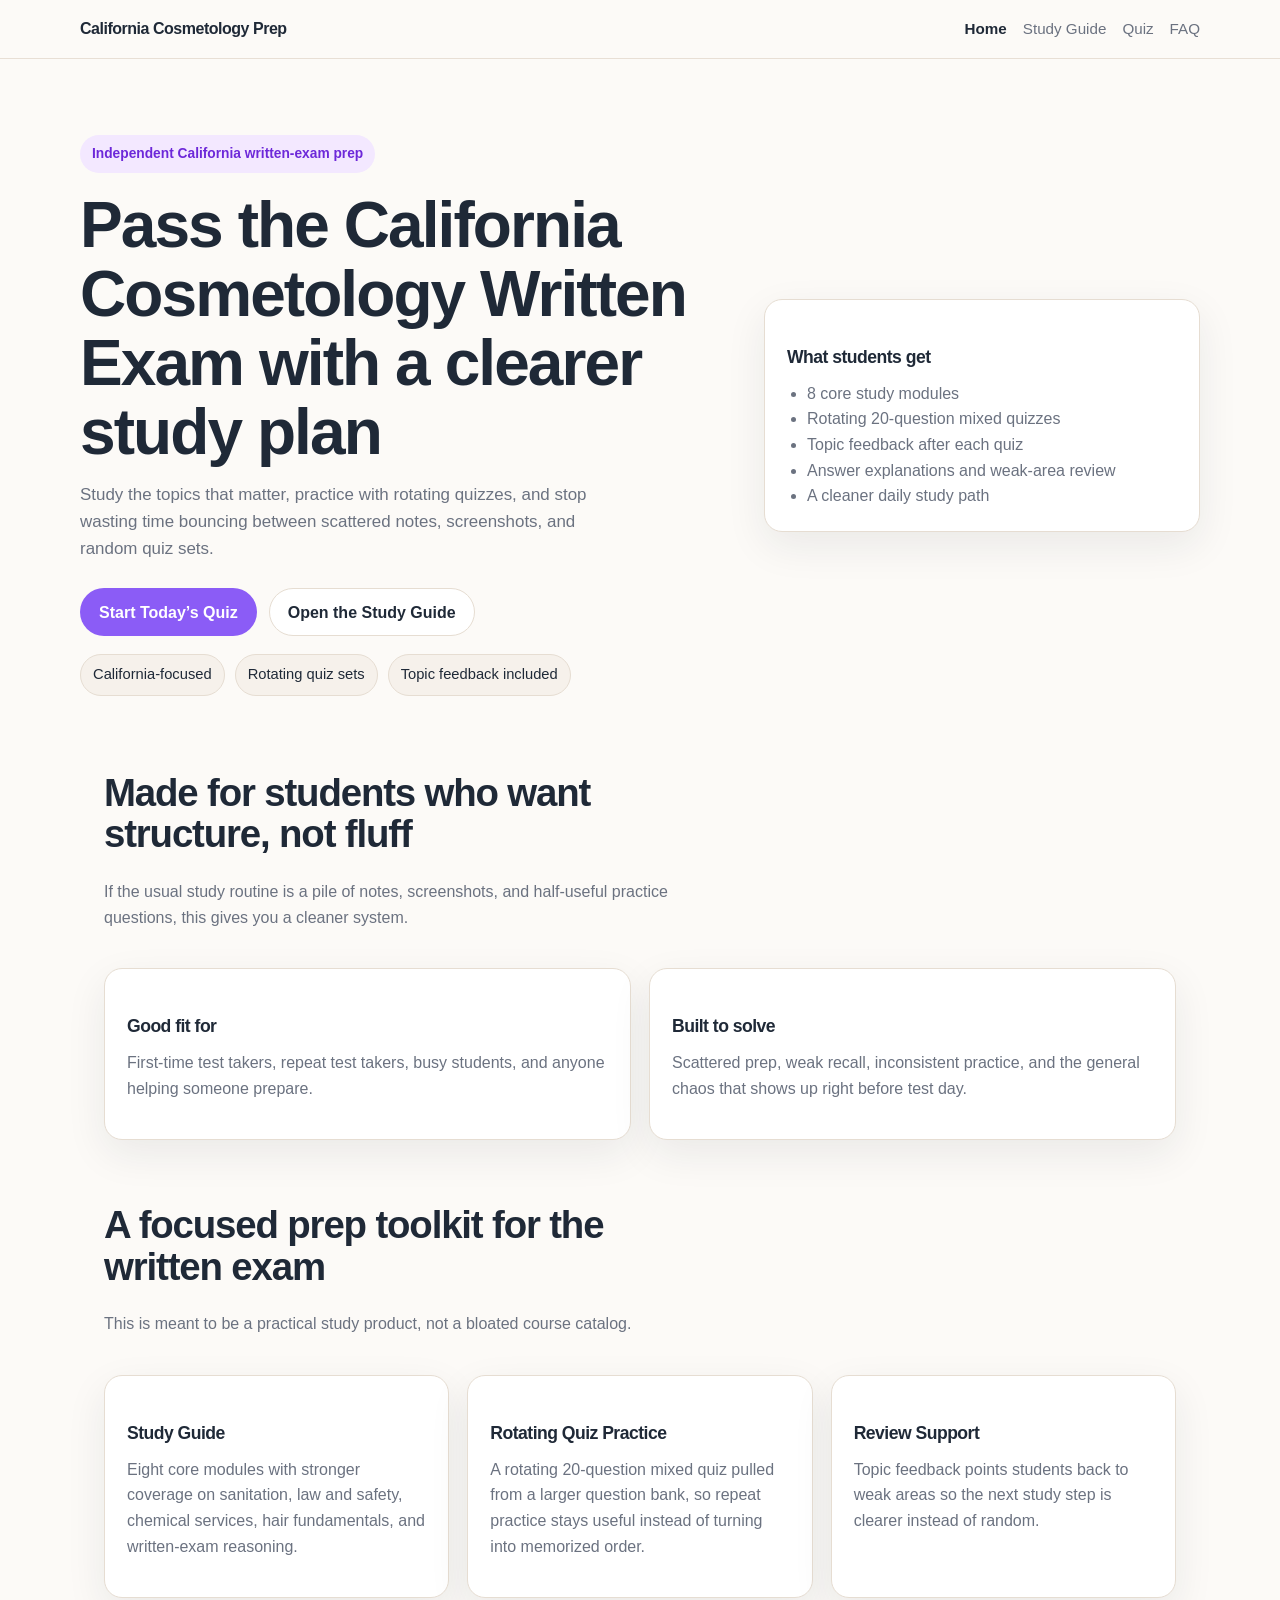
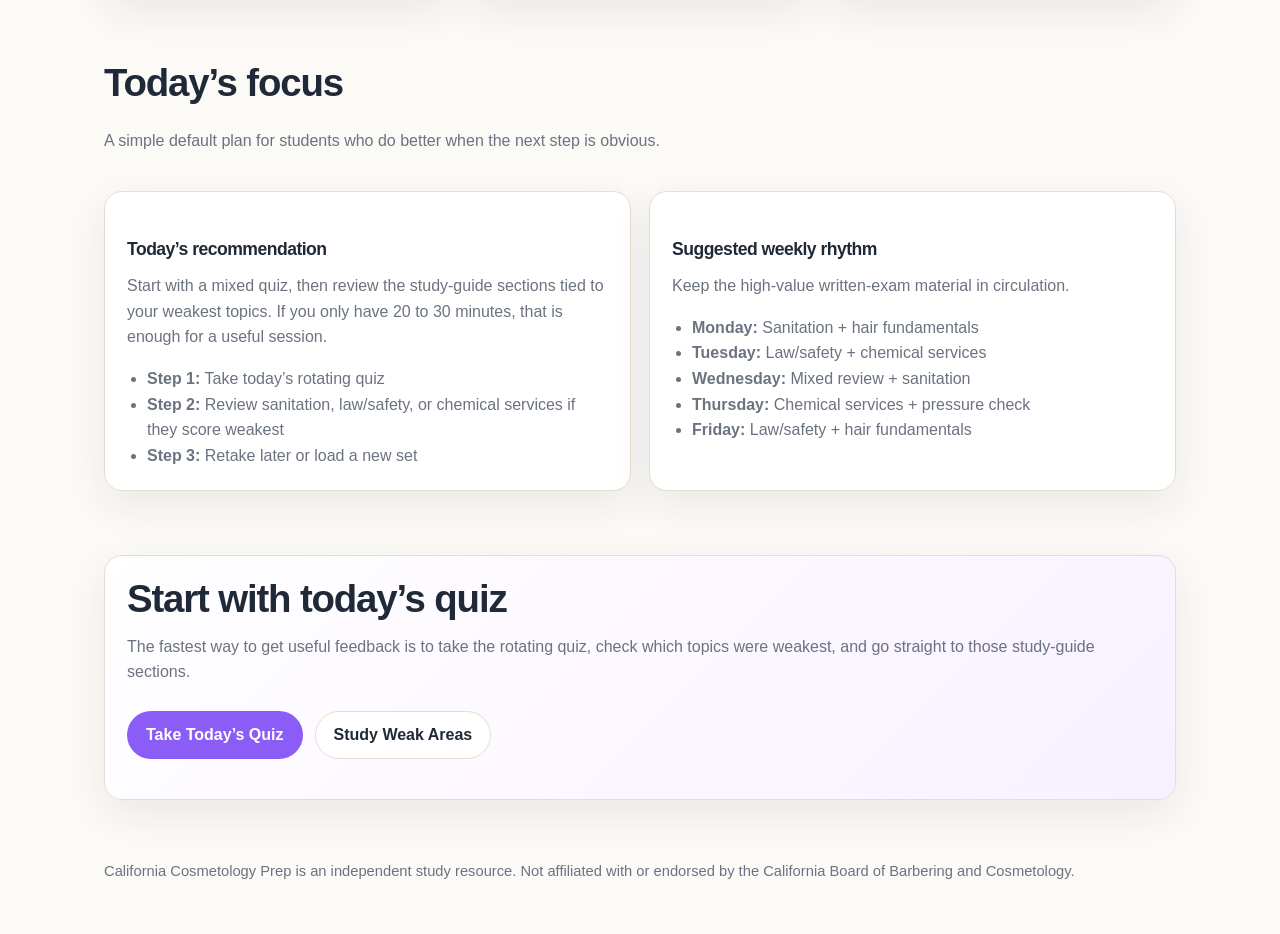
==== docs/index.html @ fba88202 "Rename site/ to docs/ for GitHub Pages deployment Co-Authored-By: Claude Sonnet 4.6 <noreply@anthrop" ====
<!doctype html>
<html lang="en">
<head>
  <meta charset="UTF-8" />
  <meta name="viewport" content="width=device-width, initial-scale=1.0" />
  <title>California Cosmetology Prep</title>
  <meta name="description" content="Independent California cosmetology written exam prep with study modules, rotating practice quizzes, topic feedback, and mock-exam style review." />
  <link rel="stylesheet" href="styles.css" />
</head>
<body>
  <header class="topbar">
    <div class="wrap topbar-inner">
      <a class="brand" href="index.html">California Cosmetology Prep</a>
      <nav class="nav" aria-label="Main navigation">
        <a class="active" href="index.html">Home</a>
        <a href="study-guide.html">Study Guide</a>
        <a href="quiz.html">Quiz</a>
        <a href="faq.html">FAQ</a>
      </nav>
    </div>
  </header>

  <main>
    <section class="wrap hero">
      <div class="hero-copy">
        <div class="eyebrow">Independent California written-exam prep</div>
        <h1>Pass the California Cosmetology Written Exam with a clearer study plan</h1>
        <p>Study the topics that matter, practice with rotating quizzes, and stop wasting time bouncing between scattered notes, screenshots, and random quiz sets.</p>
        <div class="actions">
          <a class="button button-primary" href="quiz.html">Start Today’s Quiz</a>
          <a class="button button-secondary" href="study-guide.html">Open the Study Guide</a>
        </div>
        <div class="meta-strip">
          <span class="pill">California-focused</span>
          <span class="pill">Rotating quiz sets</span>
          <span class="pill">Topic feedback included</span>
        </div>
      </div>
      <aside class="hero-card">
        <h3>What students get</h3>
        <ul>
          <li>8 core study modules</li>
          <li>Rotating 20-question mixed quizzes</li>
          <li>Topic feedback after each quiz</li>
          <li>Answer explanations and weak-area review</li>
          <li>A cleaner daily study path</li>
        </ul>
      </aside>
    </section>

    <section>
      <div class="wrap">
        <div class="section-head">
          <h2>Made for students who want structure, not fluff</h2>
          <p>If the usual study routine is a pile of notes, screenshots, and half-useful practice questions, this gives you a cleaner system.</p>
        </div>
        <div class="grid-2">
          <div class="card">
            <h3>Good fit for</h3>
            <p>First-time test takers, repeat test takers, busy students, and anyone helping someone prepare.</p>
          </div>
          <div class="card">
            <h3>Built to solve</h3>
            <p>Scattered prep, weak recall, inconsistent practice, and the general chaos that shows up right before test day.</p>
          </div>
        </div>
      </div>
    </section>

    <section>
      <div class="wrap">
        <div class="section-head">
          <h2>A focused prep toolkit for the written exam</h2>
          <p>This is meant to be a practical study product, not a bloated course catalog.</p>
        </div>
        <div class="grid-3">
          <div class="card">
            <h3>Study Guide</h3>
            <p>Eight core modules with stronger coverage on sanitation, law and safety, chemical services, hair fundamentals, and written-exam reasoning.</p>
          </div>
          <div class="card">
            <h3>Rotating Quiz Practice</h3>
            <p>A rotating 20-question mixed quiz pulled from a larger question bank, so repeat practice stays useful instead of turning into memorized order.</p>
          </div>
          <div class="card">
            <h3>Review Support</h3>
            <p>Topic feedback points students back to weak areas so the next study step is clearer instead of random.</p>
          </div>
        </div>
      </div>
    </section>

    <section>
      <div class="wrap">
        <div class="section-head">
          <h2>Today’s focus</h2>
          <p>A simple default plan for students who do better when the next step is obvious.</p>
        </div>
        <div class="grid-2">
          <div class="card">
            <h3>Today’s recommendation</h3>
            <p>Start with a mixed quiz, then review the study-guide sections tied to your weakest topics. If you only have 20 to 30 minutes, that is enough for a useful session.</p>
            <ul class="list">
              <li><strong>Step 1:</strong> Take today’s rotating quiz</li>
              <li><strong>Step 2:</strong> Review sanitation, law/safety, or chemical services if they score weakest</li>
              <li><strong>Step 3:</strong> Retake later or load a new set</li>
            </ul>
          </div>
          <div class="card">
            <h3>Suggested weekly rhythm</h3>
            <p>Keep the high-value written-exam material in circulation.</p>
            <ul class="list">
              <li><strong>Monday:</strong> Sanitation + hair fundamentals</li>
              <li><strong>Tuesday:</strong> Law/safety + chemical services</li>
              <li><strong>Wednesday:</strong> Mixed review + sanitation</li>
              <li><strong>Thursday:</strong> Chemical services + pressure check</li>
              <li><strong>Friday:</strong> Law/safety + hair fundamentals</li>
            </ul>
          </div>
        </div>
      </div>
    </section>

    <section>
      <div class="wrap">
        <div class="cta-panel">
          <h2>Start with today’s quiz</h2>
          <p>The fastest way to get useful feedback is to take the rotating quiz, check which topics were weakest, and go straight to those study-guide sections.</p>
          <div class="actions">
            <a class="button button-primary" href="quiz.html">Take Today’s Quiz</a>
            <a class="button button-secondary" href="study-guide.html">Study Weak Areas</a>
          </div>
        </div>
      </div>
    </section>
  </main>

  <footer>
    <div class="wrap">California Cosmetology Prep is an independent study resource. Not affiliated with or endorsed by the California Board of Barbering and Cosmetology.</div>
  </footer>
</body>
</html>
---- docs/styles.css ----
:root {
  --bg: #fcfaf7;
  --surface: #ffffff;
  --surface-soft: #f6f1eb;
  --ink: #1f2937;
  --muted: #6b7280;
  --line: #e6ddd2;
  --primary: #8b5cf6;
  --primary-dark: #6d28d9;
  --accent: #b45309;
  --shadow: 0 14px 40px rgba(31, 41, 55, 0.08);
  --radius: 18px;
  --max: 1120px;
}

* { box-sizing: border-box; }
html { scroll-behavior: smooth; }
body {
  margin: 0;
  font-family: Inter, -apple-system, BlinkMacSystemFont, "Segoe UI", sans-serif;
  background: var(--bg);
  color: var(--ink);
  line-height: 1.6;
}

a { color: inherit; }

.wrap {
  max-width: var(--max);
  margin: 0 auto;
  padding: 0 24px;
}

.topbar {
  position: sticky;
  top: 0;
  z-index: 20;
  background: rgba(252, 250, 247, 0.92);
  backdrop-filter: blur(10px);
  border-bottom: 1px solid rgba(230, 221, 210, 0.9);
}

.topbar-inner {
  display: flex;
  align-items: center;
  justify-content: space-between;
  gap: 18px;
  padding: 16px 0;
  flex-wrap: wrap;
}

.brand {
  font-weight: 800;
  letter-spacing: -0.03em;
  font-size: 1rem;
  text-decoration: none;
}

.nav {
  display: flex;
  gap: 16px;
  flex-wrap: wrap;
  color: var(--muted);
  font-size: 0.95rem;
}

.nav a {
  text-decoration: none;
}

.nav a.active {
  color: var(--ink);
  font-weight: 700;
}

.hero {
  padding: 76px 0 44px;
  display: grid;
  grid-template-columns: 1.2fr 0.8fr;
  gap: 30px;
  align-items: center;
}

.hero-simple {
  padding: 68px 0 28px;
}

.eyebrow {
  display: inline-flex;
  align-items: center;
  gap: 8px;
  padding: 8px 12px;
  border-radius: 999px;
  background: #f3e8ff;
  color: var(--primary-dark);
  font-weight: 700;
  font-size: 0.86rem;
  margin-bottom: 18px;
}

h1, h2, h3 {
  margin: 0 0 14px;
  line-height: 1.08;
  letter-spacing: -0.03em;
}

h1 {
  font-size: clamp(2.4rem, 5vw, 4.2rem);
}

h2 {
  font-size: clamp(1.8rem, 3vw, 2.6rem);
}

h3 {
  font-size: 1.1rem;
  margin-top: 26px;
}

p, li {
  color: var(--muted);
}

p { margin: 0 0 16px; }

.hero-copy p,
.lead {
  max-width: 58ch;
  font-size: 1.06rem;
}

.card,
.hero-card,
.faq-item,
.path-step,
.mode,
.topic-list,
.cta-panel,
.module,
.question,
.notice {
  background: var(--surface);
  border: 1px solid var(--line);
  border-radius: var(--radius);
  box-shadow: var(--shadow);
}

.card,
.hero-card,
.faq-item,
.path-step,
.mode,
.topic-list,
.cta-panel,
.module,
.question,
.notice {
  padding: 22px;
}

.module h2,
.module h3 {
  scroll-margin-top: 90px;
}

.module ul + h3,
.module p + h3 {
  margin-top: 24px;
}

.hero-card ul,
.topic-list ol,
.list {
  margin: 0;
  padding-left: 20px;
}

.actions {
  display: flex;
  flex-wrap: wrap;
  gap: 12px;
  margin: 26px 0 18px;
}

.button {
  display: inline-flex;
  align-items: center;
  justify-content: center;
  min-height: 48px;
  padding: 0 18px;
  border-radius: 999px;
  font-weight: 700;
  text-decoration: none;
  border: 1px solid transparent;
}

.button-primary {
  background: var(--primary);
  color: white;
}

.button-primary:hover { background: var(--primary-dark); }

.button-secondary {
  background: white;
  color: var(--ink);
  border-color: var(--line);
}

.meta-strip {
  display: flex;
  gap: 10px;
  flex-wrap: wrap;
  margin-top: 16px;
}

.pill {
  padding: 8px 12px;
  border-radius: 999px;
  background: var(--surface-soft);
  color: var(--ink);
  font-size: 0.92rem;
  border: 1px solid var(--line);
}

.toc {
  display: grid;
  gap: 10px;
}

.toc a {
  text-decoration: none;
}

.back-top {
  display: inline-flex;
  margin-top: 18px;
  font-size: 0.95rem;
  color: var(--primary-dark);
  text-decoration: none;
}

section { padding: 32px 0; }

.section-head {
  display: grid;
  gap: 10px;
  margin-bottom: 22px;
  max-width: 64ch;
}

.grid-2,
.grid-3,
.grid-4 {
  display: grid;
  gap: 18px;
}
.grid-2 { grid-template-columns: repeat(2, minmax(0, 1fr)); }
.grid-3 { grid-template-columns: repeat(3, minmax(0, 1fr)); }
.grid-4 { grid-template-columns: repeat(4, minmax(0, 1fr)); }

.number {
  width: 34px;
  height: 34px;
  border-radius: 999px;
  background: #f3e8ff;
  color: var(--primary-dark);
  display: inline-flex;
  align-items: center;
  justify-content: center;
  font-weight: 800;
  margin-bottom: 12px;
}

.cta-panel { background: linear-gradient(135deg, #ffffff 0%, #f8f1ff 100%); }

.module + .module,
.question + .question,
.notice + .notice {
  margin-top: 18px;
}

.quiz-shell {
  display: grid;
  gap: 18px;
}

.quiz-option {
  display: block;
  width: 100%;
  text-align: left;
  padding: 14px 16px;
  border: 1px solid var(--line);
  border-radius: 14px;
  background: #fff;
  color: var(--ink);
  font: inherit;
  cursor: pointer;
}

.quiz-option + .quiz-option {
  margin-top: 10px;
}

.quiz-option:hover {
  border-color: var(--primary);
  background: #faf5ff;
}

.quiz-option.selected {
  border-color: var(--primary-dark);
  background: #f3e8ff;
}

.quiz-option.correct {
  border-color: #15803d;
  background: #f0fdf4;
}

.quiz-option.incorrect {
  border-color: #b91c1c;
  background: #fef2f2;
}

.quiz-meta {
  display: flex;
  gap: 10px;
  flex-wrap: wrap;
  margin-bottom: 10px;
}

.quiz-feedback {
  margin-top: 16px;
  padding-top: 16px;
  border-top: 1px solid var(--line);
}

.quiz-controls {
  display: flex;
  gap: 12px;
  flex-wrap: wrap;
}

.hidden {
  display: none;
}

.kicker {
  color: var(--accent);
  font-weight: 700;
  text-transform: uppercase;
  letter-spacing: 0.06em;
  font-size: 0.8rem;
  margin-bottom: 8px;
}

.small { font-size: 0.94rem; }
footer {
  padding: 28px 0 50px;
  color: var(--muted);
  font-size: 0.92rem;
}

@media (max-width: 900px) {
  .hero,
  .grid-2,
  .grid-3,
  .grid-4 { grid-template-columns: 1fr; }
}
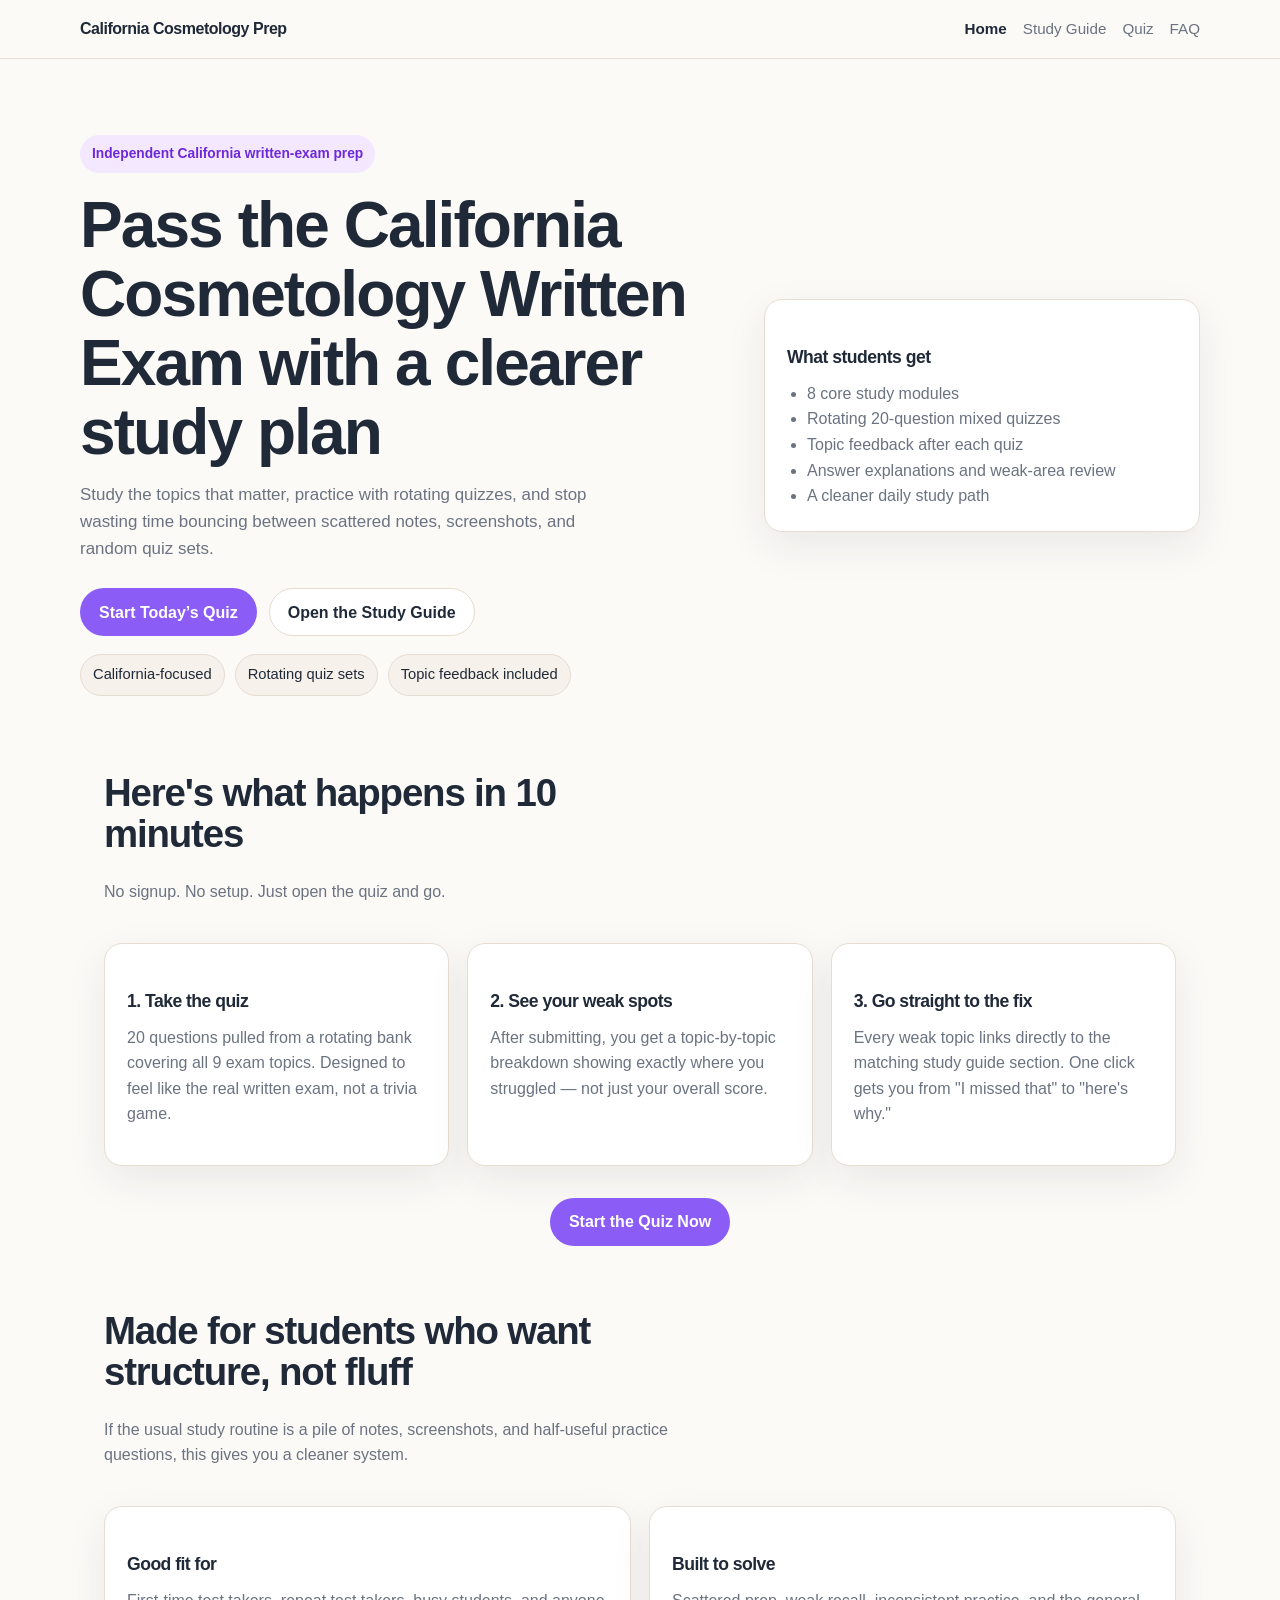
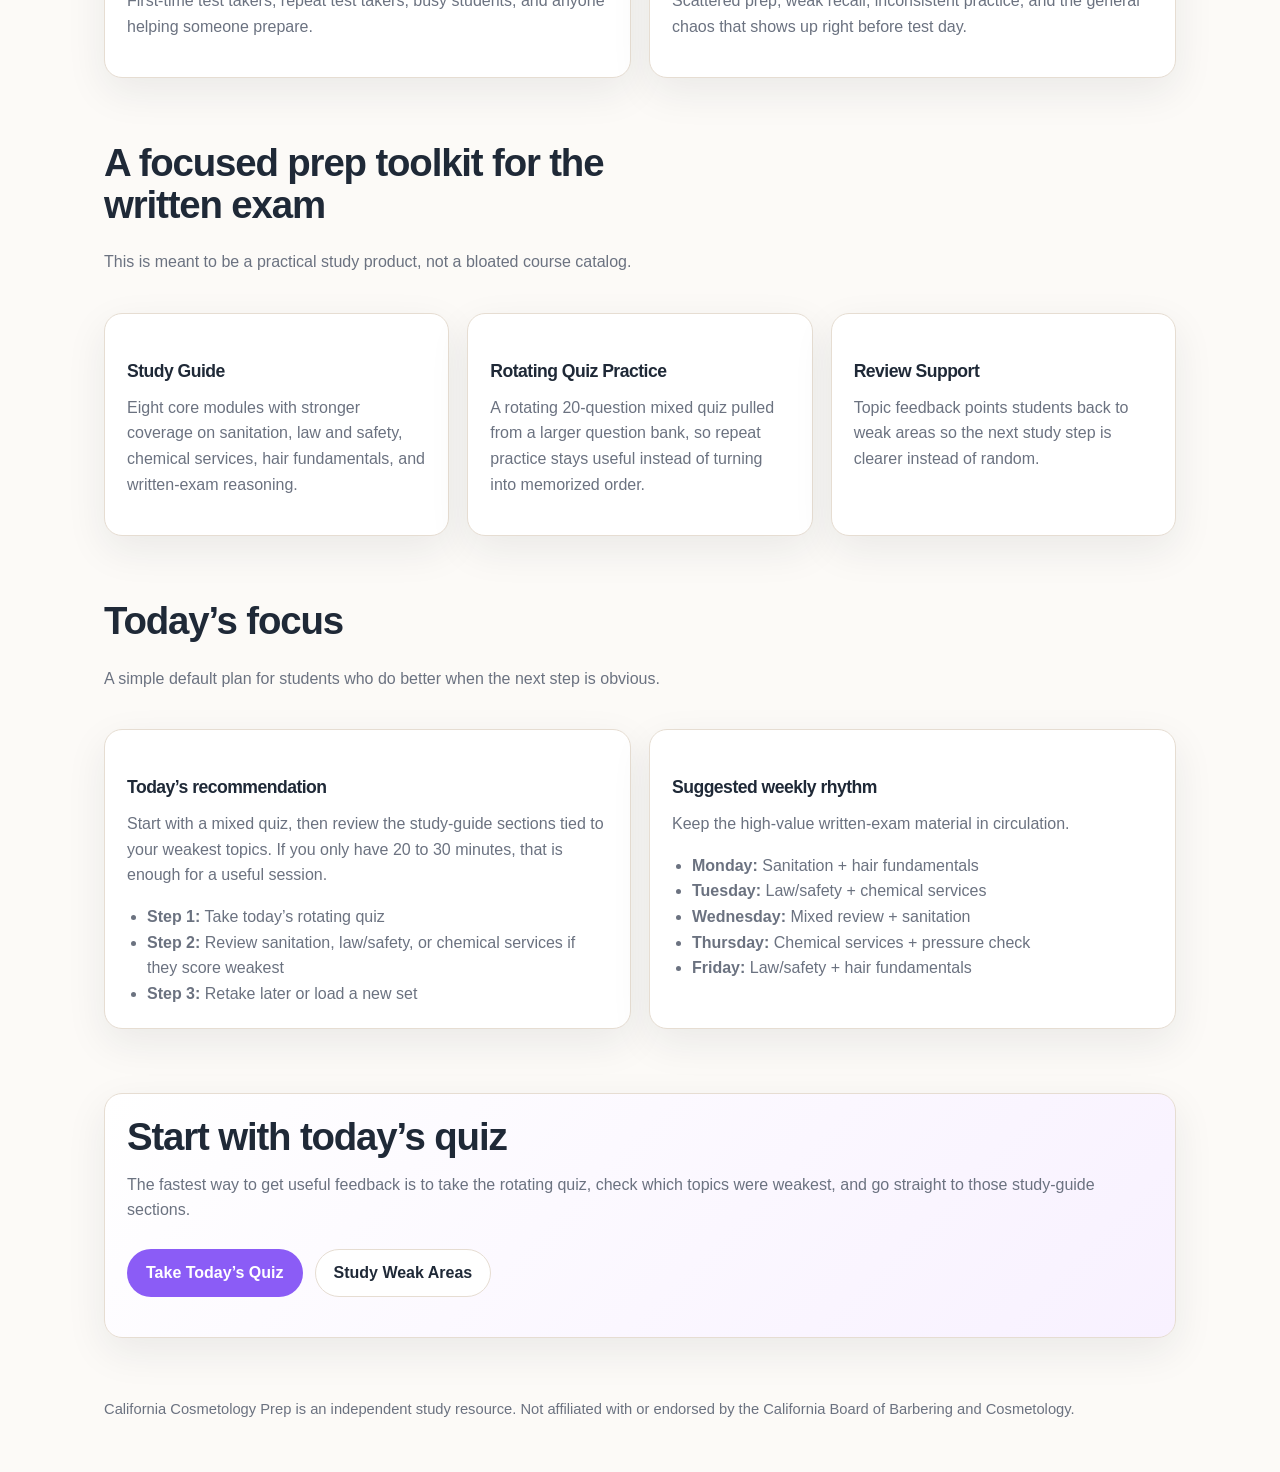
==== commit 3463492e: "Add 10-minute funnel section to home page Three-step explainer (take quiz, see weak spots, go straig" ====
--- a/docs/index.html
+++ b/docs/index.html
@@ -46,6 +46,32 @@
           <li>A cleaner daily study path</li>
         </ul>
       </aside>
+    </section>
+
+    <section>
+      <div class="wrap">
+        <div class="section-head">
+          <h2>Here's what happens in 10 minutes</h2>
+          <p>No signup. No setup. Just open the quiz and go.</p>
+        </div>
+        <div class="grid-3">
+          <div class="card">
+            <h3>1. Take the quiz</h3>
+            <p>20 questions pulled from a rotating bank covering all 9 exam topics. Designed to feel like the real written exam, not a trivia game.</p>
+          </div>
+          <div class="card">
+            <h3>2. See your weak spots</h3>
+            <p>After submitting, you get a topic-by-topic breakdown showing exactly where you struggled — not just your overall score.</p>
+          </div>
+          <div class="card">
+            <h3>3. Go straight to the fix</h3>
+            <p>Every weak topic links directly to the matching study guide section. One click gets you from "I missed that" to "here's why."</p>
+          </div>
+        </div>
+        <div style="text-align:center;margin-top:2rem;">
+          <a class="button button-primary" href="quiz.html">Start the Quiz Now</a>
+        </div>
+      </div>
     </section>
 
     <section>
--- a/docs/styles.css
+++ b/docs/styles.css
@@ -367,3 +367,13 @@
   .grid-3,
   .grid-4 { grid-template-columns: 1fr; }
 }
+
+.review-link {
+  display: inline-block;
+  margin-top: 0.5rem;
+  font-size: 0.85rem;
+  color: var(--accent);
+  text-decoration: none;
+  font-weight: 600;
+}
+.review-link:hover { text-decoration: underline; }
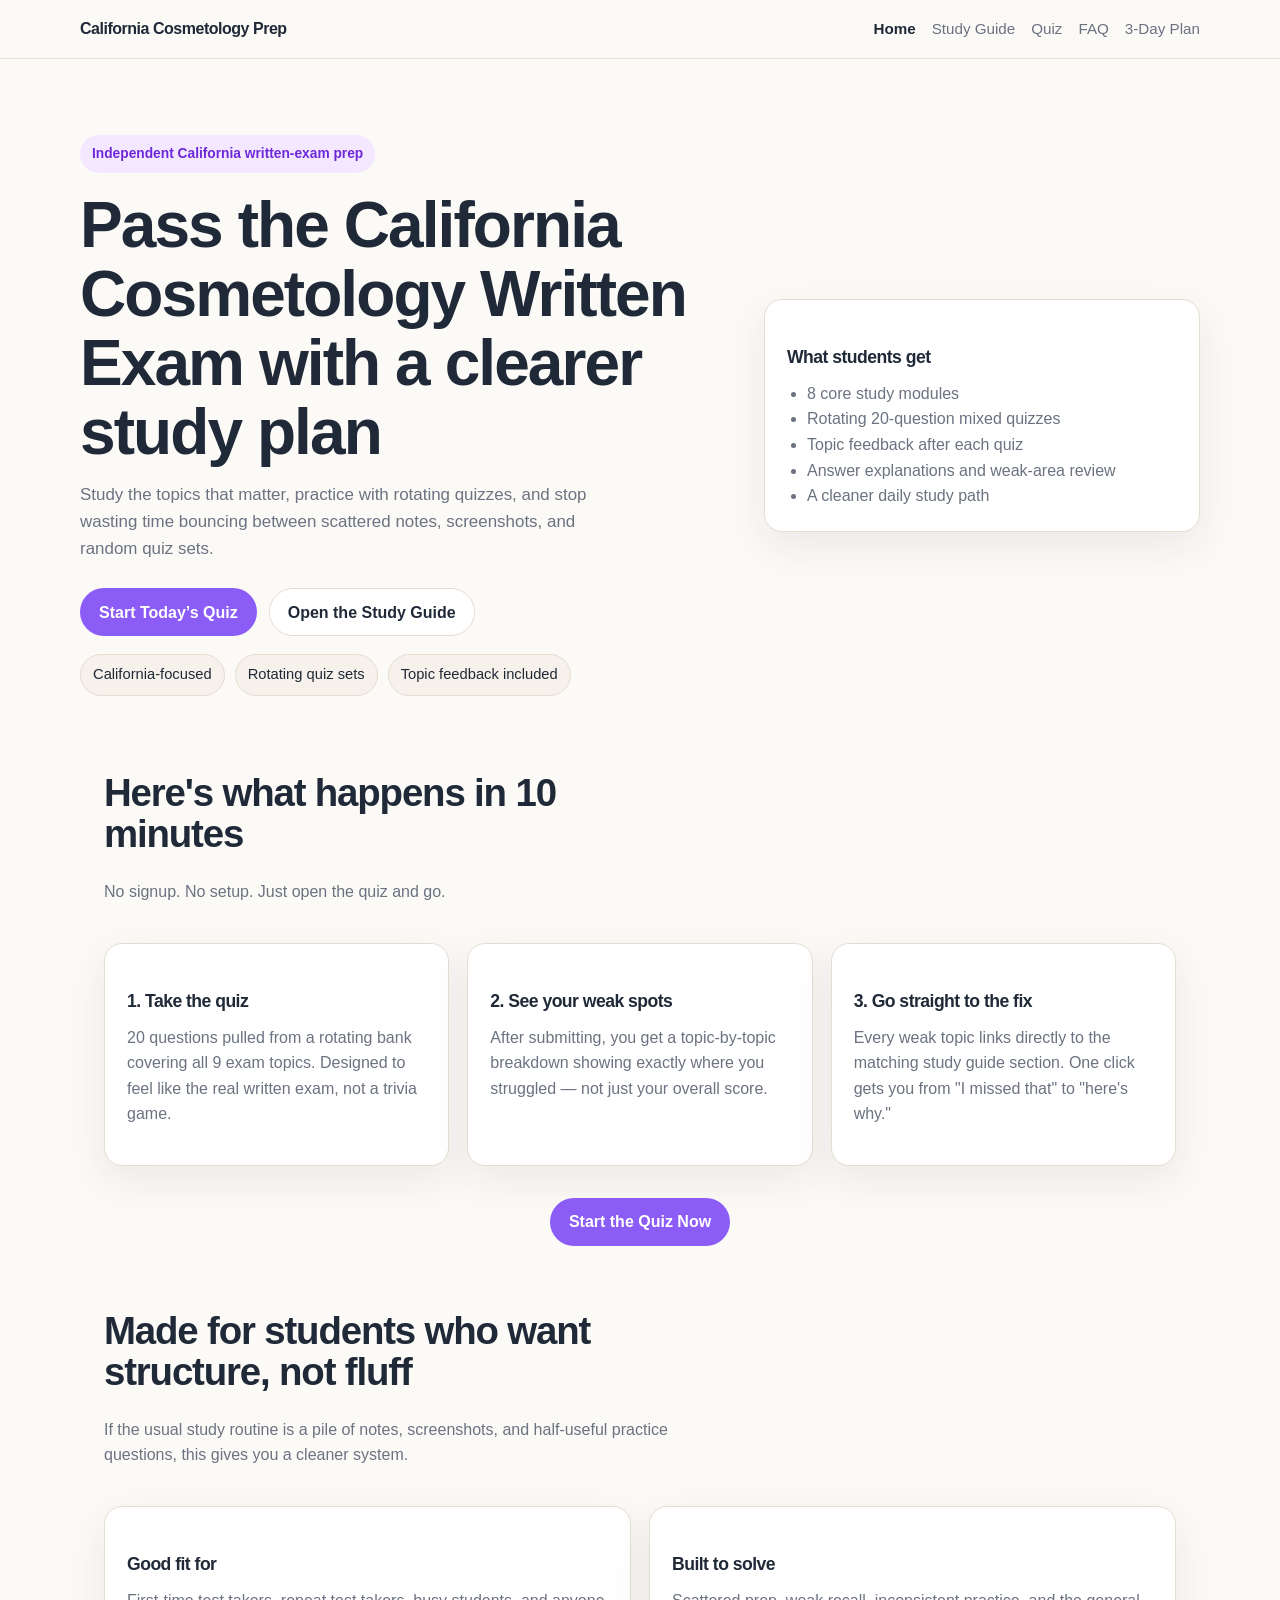
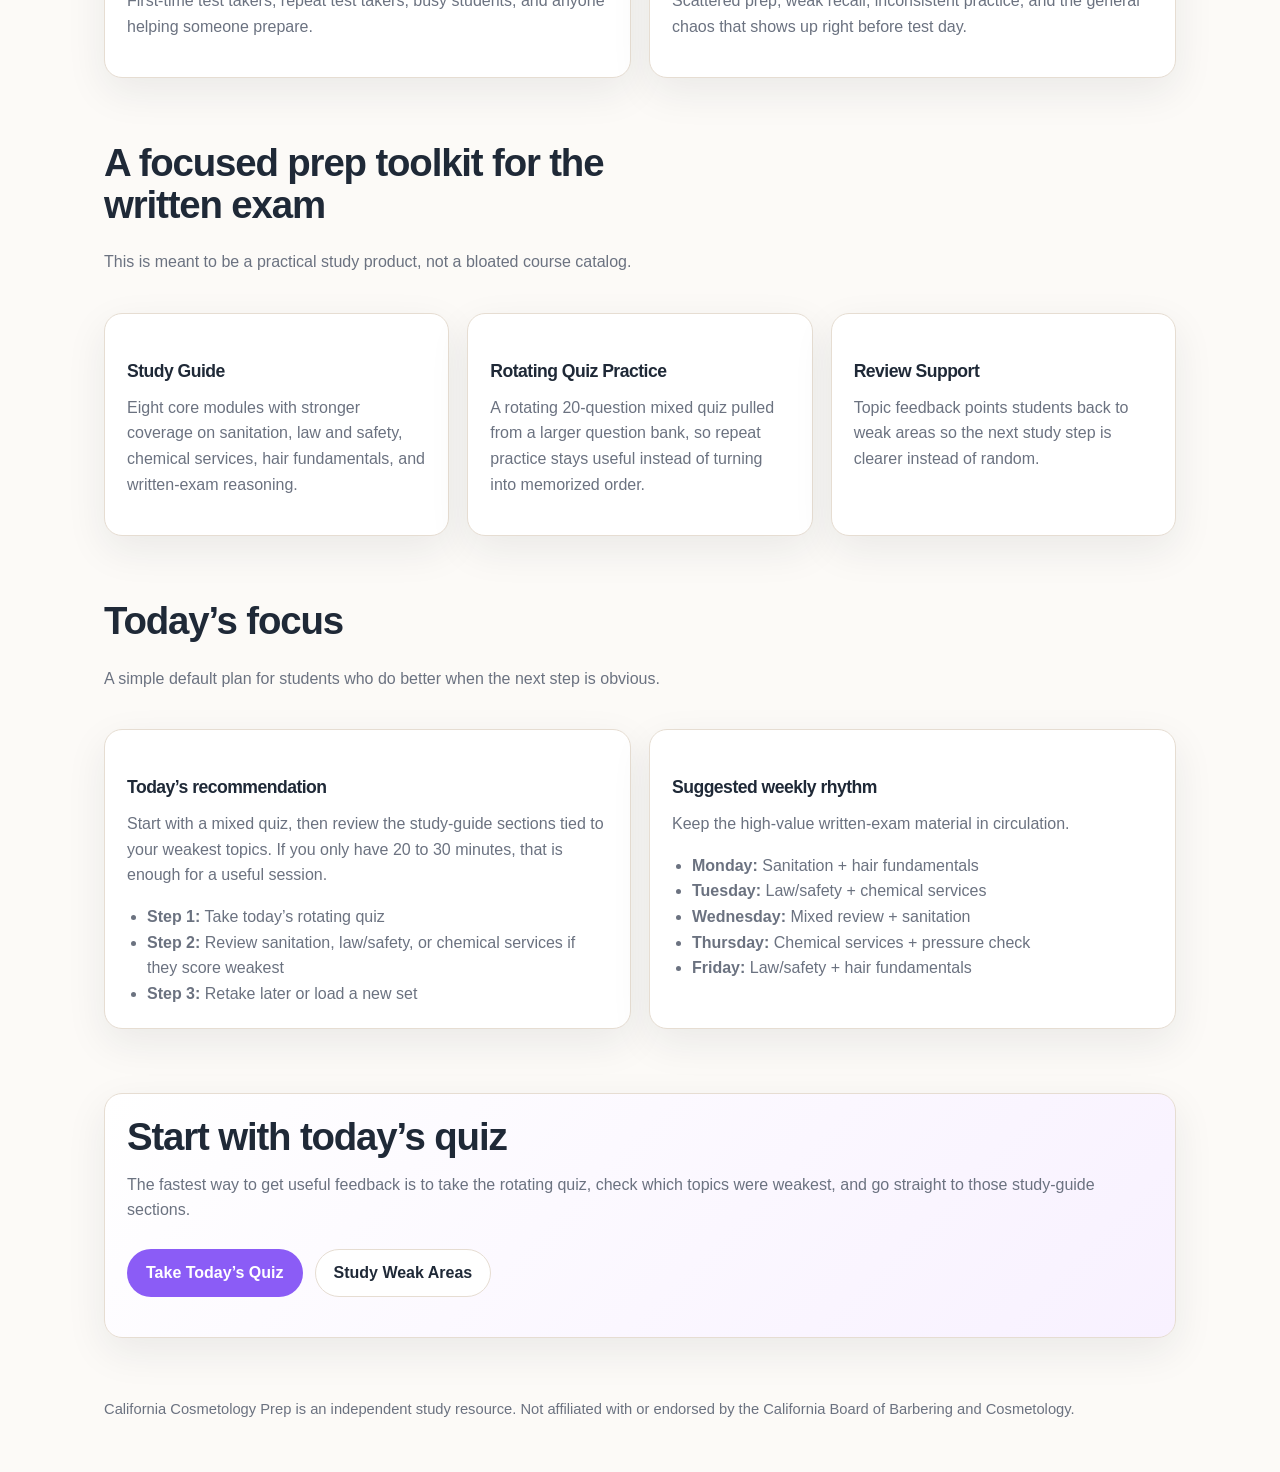
==== commit fb5a5753: "Add 3-day cram plan, timed mode, and confidence markers - cram-plan.html: day-by-day study plan with" ====
--- a/docs/index.html
+++ b/docs/index.html
@@ -16,6 +16,7 @@
         <a href="study-guide.html">Study Guide</a>
         <a href="quiz.html">Quiz</a>
         <a href="faq.html">FAQ</a>
+        <a href="cram-plan.html">3-Day Plan</a>
       </nav>
     </div>
   </header>
--- a/docs/styles.css
+++ b/docs/styles.css
@@ -368,6 +368,59 @@
   .grid-4 { grid-template-columns: 1fr; }
 }
 
+.mode-toggle {
+  margin-bottom: 1rem;
+}
+.toggle-label {
+  display: flex;
+  align-items: center;
+  gap: 0.5rem;
+  cursor: pointer;
+  font-weight: 600;
+  font-size: 0.9rem;
+}
+.toggle-label input[type="checkbox"] {
+  width: 1.1rem;
+  height: 1.1rem;
+  accent-color: var(--primary);
+  cursor: pointer;
+}
+.timer-display {
+  display: inline-block;
+  font-size: 1.4rem;
+  font-weight: 700;
+  padding: 0.4rem 1rem;
+  background: var(--surface-soft);
+  border-radius: 8px;
+  margin-top: 0.5rem;
+}
+.confidence-row {
+  display: flex;
+  align-items: center;
+  gap: 0.5rem;
+  margin-top: 0.75rem;
+  flex-wrap: wrap;
+}
+.confidence-label {
+  font-size: 0.8rem;
+  color: var(--muted);
+  font-weight: 600;
+}
+.confidence-btn {
+  padding: 0.25rem 0.75rem;
+  border: 1px solid var(--line);
+  border-radius: 20px;
+  background: var(--surface);
+  font-size: 0.8rem;
+  cursor: pointer;
+  font-family: inherit;
+  transition: background 0.15s, border-color 0.15s;
+}
+.confidence-btn:hover { background: var(--surface-soft); }
+.confidence-btn.selected[data-confidence="sure"]   { background: #d1fae5; border-color: #6ee7b7; }
+.confidence-btn.selected[data-confidence="unsure"] { background: #fef9c3; border-color: #fde047; }
+.confidence-btn.selected[data-confidence="guess"]  { background: #fee2e2; border-color: #fca5a5; }
+
 .review-link {
   display: inline-block;
   margin-top: 0.5rem;
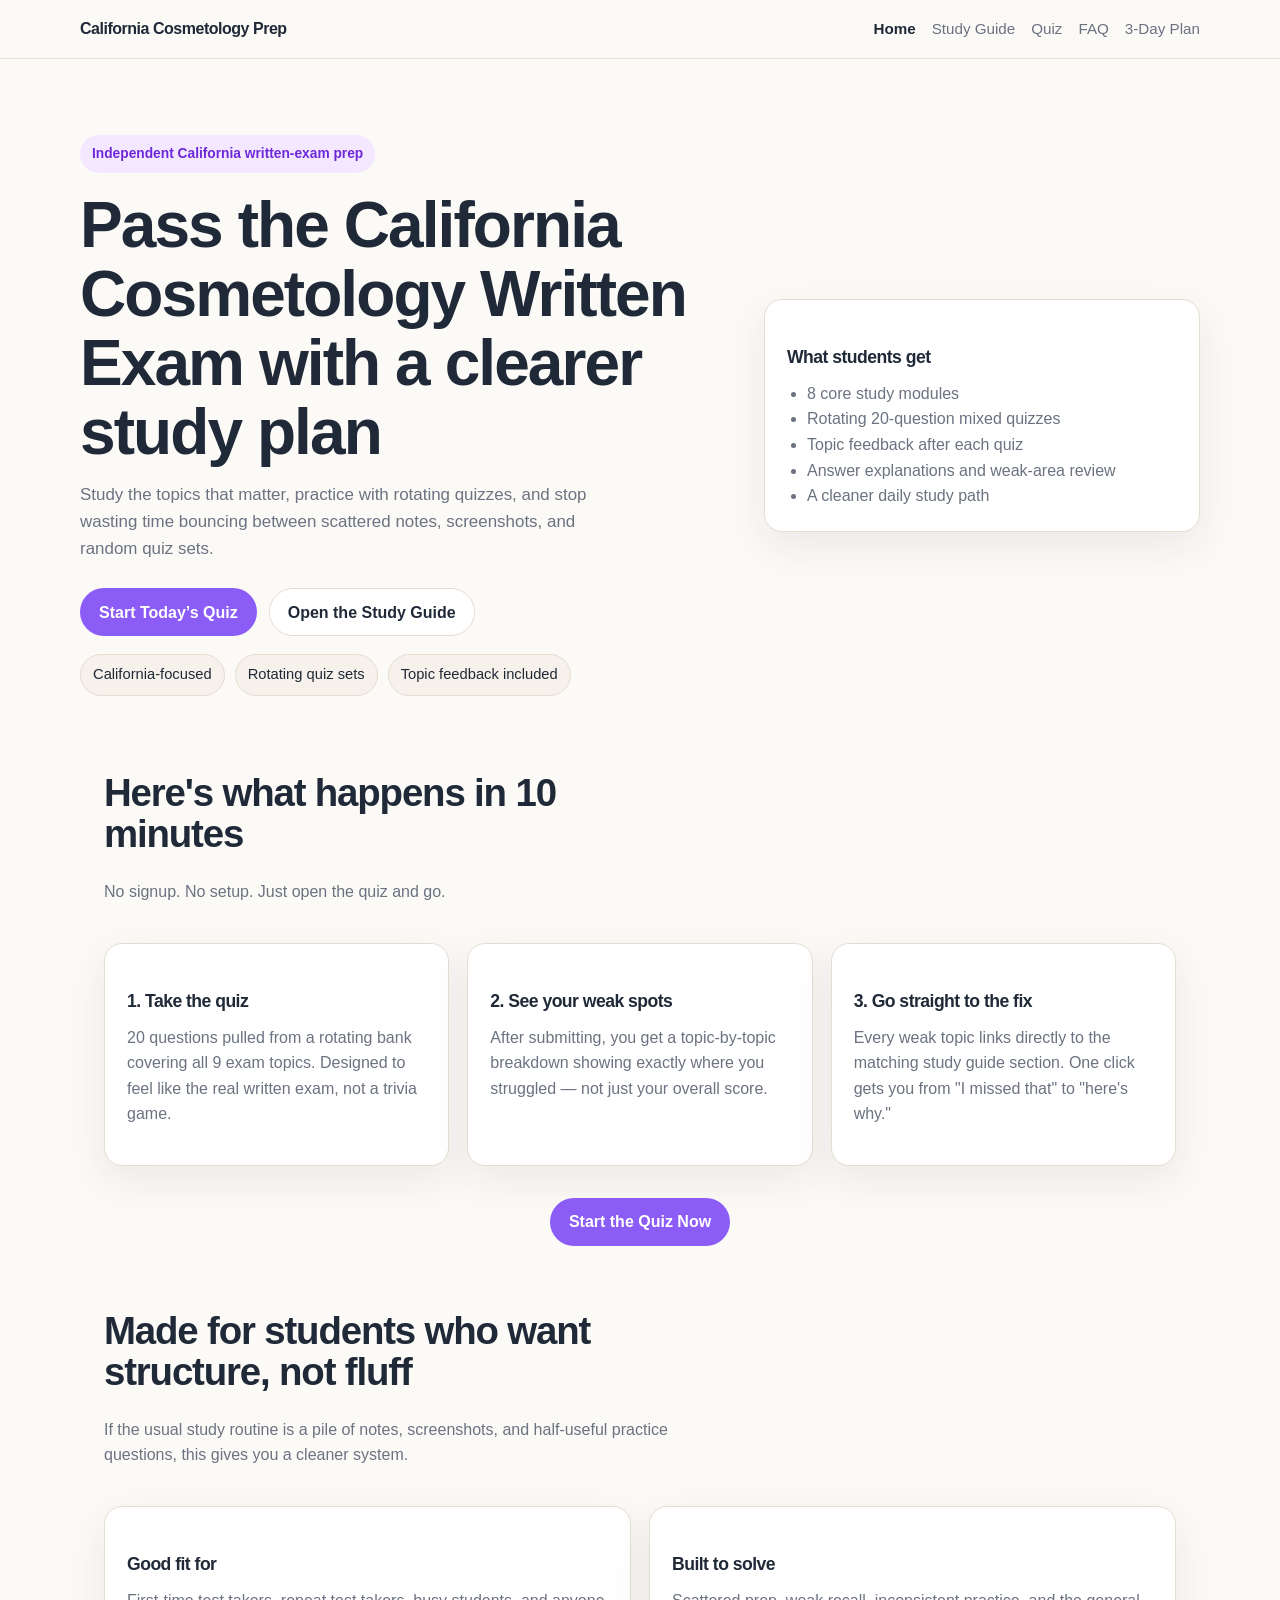
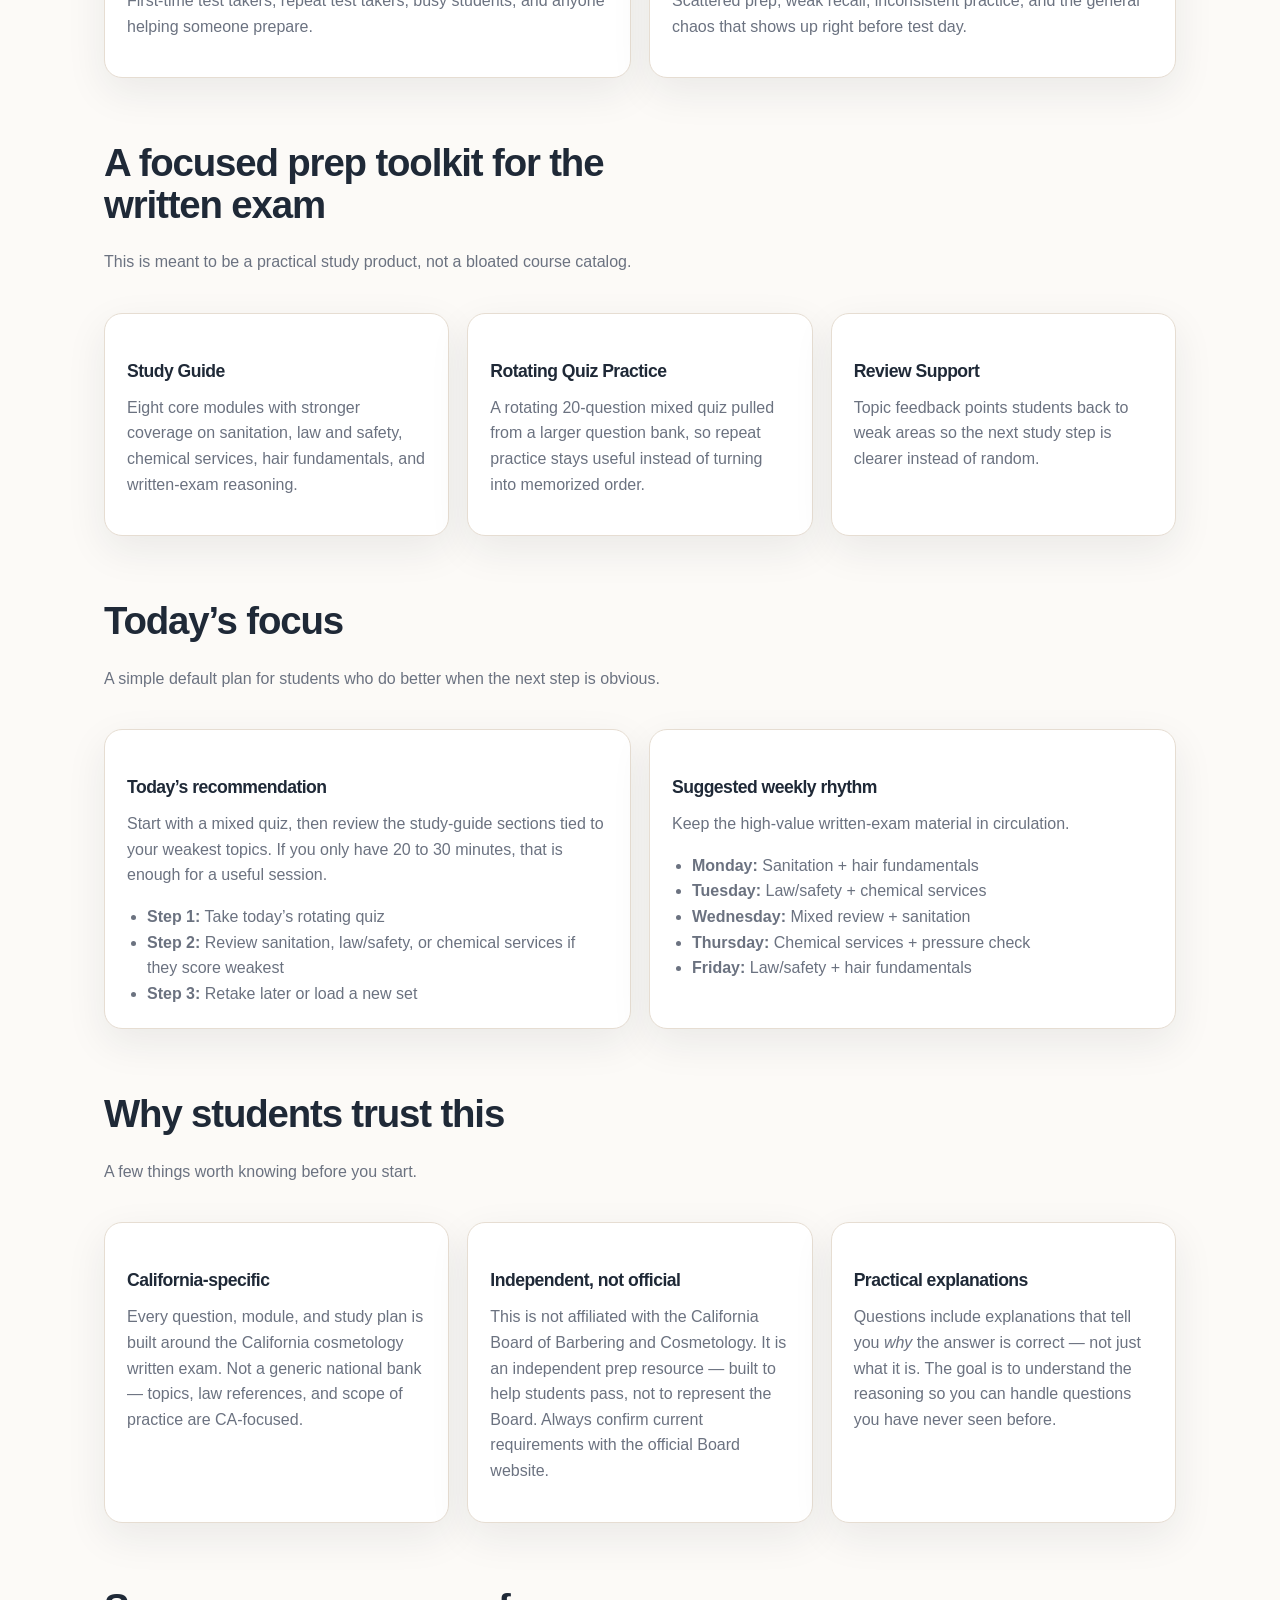
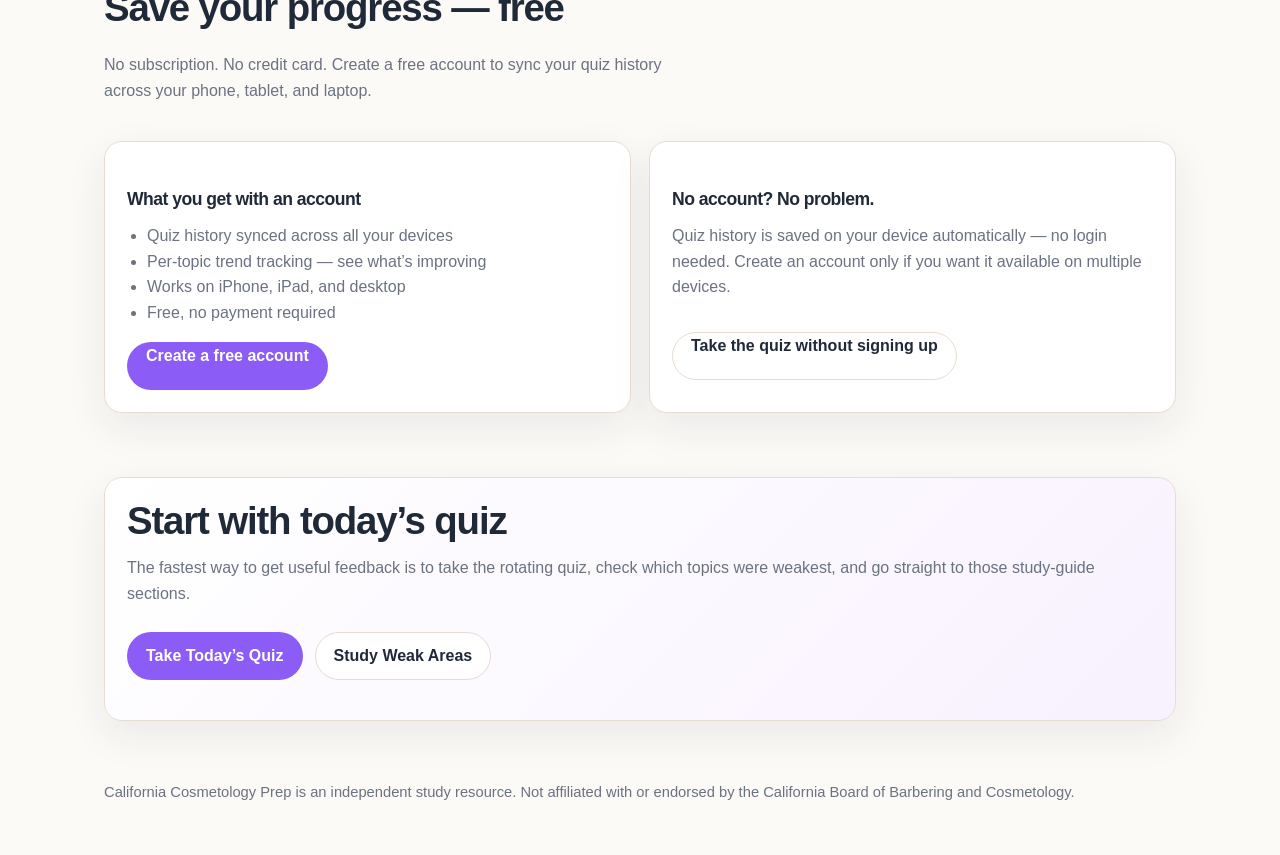
==== commit 54203f0d: "Add trust section, email capture, signup funnel, and 45 hard questions Trust section (index.html): -" ====
--- a/docs/index.html
+++ b/docs/index.html
@@ -150,6 +150,55 @@
 
     <section>
       <div class="wrap">
+        <div class="section-head">
+          <h2>Why students trust this</h2>
+          <p>A few things worth knowing before you start.</p>
+        </div>
+        <div class="grid-3">
+          <div class="card">
+            <h3>California-specific</h3>
+            <p>Every question, module, and study plan is built around the California cosmetology written exam. Not a generic national bank — topics, law references, and scope of practice are CA-focused.</p>
+          </div>
+          <div class="card">
+            <h3>Independent, not official</h3>
+            <p>This is not affiliated with the California Board of Barbering and Cosmetology. It is an independent prep resource — built to help students pass, not to represent the Board. Always confirm current requirements with the official Board website.</p>
+          </div>
+          <div class="card">
+            <h3>Practical explanations</h3>
+            <p>Questions include explanations that tell you <em>why</em> the answer is correct — not just what it is. The goal is to understand the reasoning so you can handle questions you have never seen before.</p>
+          </div>
+        </div>
+      </div>
+    </section>
+
+    <section>
+      <div class="wrap">
+        <div class="section-head">
+          <h2>Save your progress — free</h2>
+          <p>No subscription. No credit card. Create a free account to sync your quiz history across your phone, tablet, and laptop.</p>
+        </div>
+        <div class="grid-2">
+          <div class="card">
+            <h3>What you get with an account</h3>
+            <ul class="list">
+              <li>Quiz history synced across all your devices</li>
+              <li>Per-topic trend tracking — see what’s improving</li>
+              <li>Works on iPhone, iPad, and desktop</li>
+              <li>Free, no payment required</li>
+            </ul>
+            <a class="button button-primary" href="login.html" style="margin-top:1rem;display:inline-block;">Create a free account</a>
+          </div>
+          <div class="card">
+            <h3>No account? No problem.</h3>
+            <p>Quiz history is saved on your device automatically — no login needed. Create an account only if you want it available on multiple devices.</p>
+            <a class="button button-secondary" href="quiz.html" style="margin-top:1rem;display:inline-block;">Take the quiz without signing up</a>
+          </div>
+        </div>
+      </div>
+    </section>
+
+    <section>
+      <div class="wrap">
         <div class="cta-panel">
           <h2>Start with today’s quiz</h2>
           <p>The fastest way to get useful feedback is to take the rotating quiz, check which topics were weakest, and go straight to those study-guide sections.</p>
--- a/docs/styles.css
+++ b/docs/styles.css
@@ -421,6 +421,110 @@
 .confidence-btn.selected[data-confidence="unsure"] { background: #fef9c3; border-color: #fde047; }
 .confidence-btn.selected[data-confidence="guess"]  { background: #fee2e2; border-color: #fca5a5; }
 
+/* ── Email capture ── */
+.email-capture-card { background: var(--surface-soft); border: 1px solid var(--line); }
+.email-capture-inner { display: flex; flex-direction: column; gap: 0.75rem; }
+.email-capture-title { font-weight: 700; font-size: 1rem; margin: 0; }
+.email-capture-sub { font-size: 0.85rem; color: var(--muted); margin: 0.25rem 0 0; }
+.email-capture-actions {
+  display: flex;
+  align-items: center;
+  gap: 0.75rem;
+  flex-wrap: wrap;
+}
+.email-capture-or { font-size: 0.8rem; color: var(--muted); white-space: nowrap; }
+.email-inline-form {
+  display: flex;
+  gap: 0.5rem;
+  flex: 1;
+  min-width: 0;
+  flex-wrap: wrap;
+}
+
+/* ── Auth chip ── */
+.auth-chip {
+  display: flex;
+  align-items: center;
+  justify-content: space-between;
+  gap: 0.75rem;
+  padding: 0.6rem 1rem;
+  background: var(--surface-soft);
+  border-radius: 10px;
+  margin-bottom: 1rem;
+  font-size: 0.85rem;
+  flex-wrap: wrap;
+}
+
+/* ── History panel ── */
+.history-card { margin-bottom: 1.5rem; }
+.history-header {
+  display: flex;
+  align-items: center;
+  justify-content: space-between;
+  margin-bottom: 0.25rem;
+}
+.history-header h3 { margin: 0; }
+.history-sub { font-size: 0.8rem; color: var(--muted); margin: 0 0 1rem; }
+.history-clear {
+  font-size: 0.75rem;
+  color: var(--muted);
+  background: none;
+  border: 1px solid var(--line);
+  border-radius: 6px;
+  padding: 0.2rem 0.6rem;
+  cursor: pointer;
+  font-family: inherit;
+}
+.history-clear:hover { color: var(--ink); border-color: var(--muted); }
+
+/* sparkline */
+.spark-chart {
+  display: flex;
+  align-items: flex-end;
+  gap: 6px;
+  height: 60px;
+  margin-bottom: 1.25rem;
+}
+.spark-col {
+  display: flex;
+  flex-direction: column;
+  align-items: center;
+  flex: 1;
+  height: 100%;
+  justify-content: flex-end;
+  gap: 3px;
+}
+.spark-bar {
+  width: 100%;
+  border-radius: 4px 4px 0 0;
+  min-height: 4px;
+  transition: height 0.3s;
+}
+.spark-label { font-size: 0.7rem; color: var(--muted); }
+
+/* per-topic trend rows */
+.topic-trends { display: flex; flex-direction: column; gap: 0.5rem; }
+.topic-row {
+  display: grid;
+  grid-template-columns: 1fr 2fr auto;
+  align-items: center;
+  gap: 0.5rem;
+  font-size: 0.8rem;
+}
+.topic-row-label { color: var(--ink); white-space: nowrap; }
+.topic-bar-bg {
+  background: var(--surface-soft);
+  border-radius: 4px;
+  height: 8px;
+  overflow: hidden;
+}
+.topic-bar-fill { height: 100%; border-radius: 4px; transition: width 0.4s; }
+.topic-row-pct { color: var(--muted); text-align: right; min-width: 2.5rem; }
+.trend { font-size: 0.75rem; }
+.trend.up   { color: #16a34a; }
+.trend.down { color: #ef4444; }
+.trend.flat { color: var(--muted); }
+
 .review-link {
   display: inline-block;
   margin-top: 0.5rem;
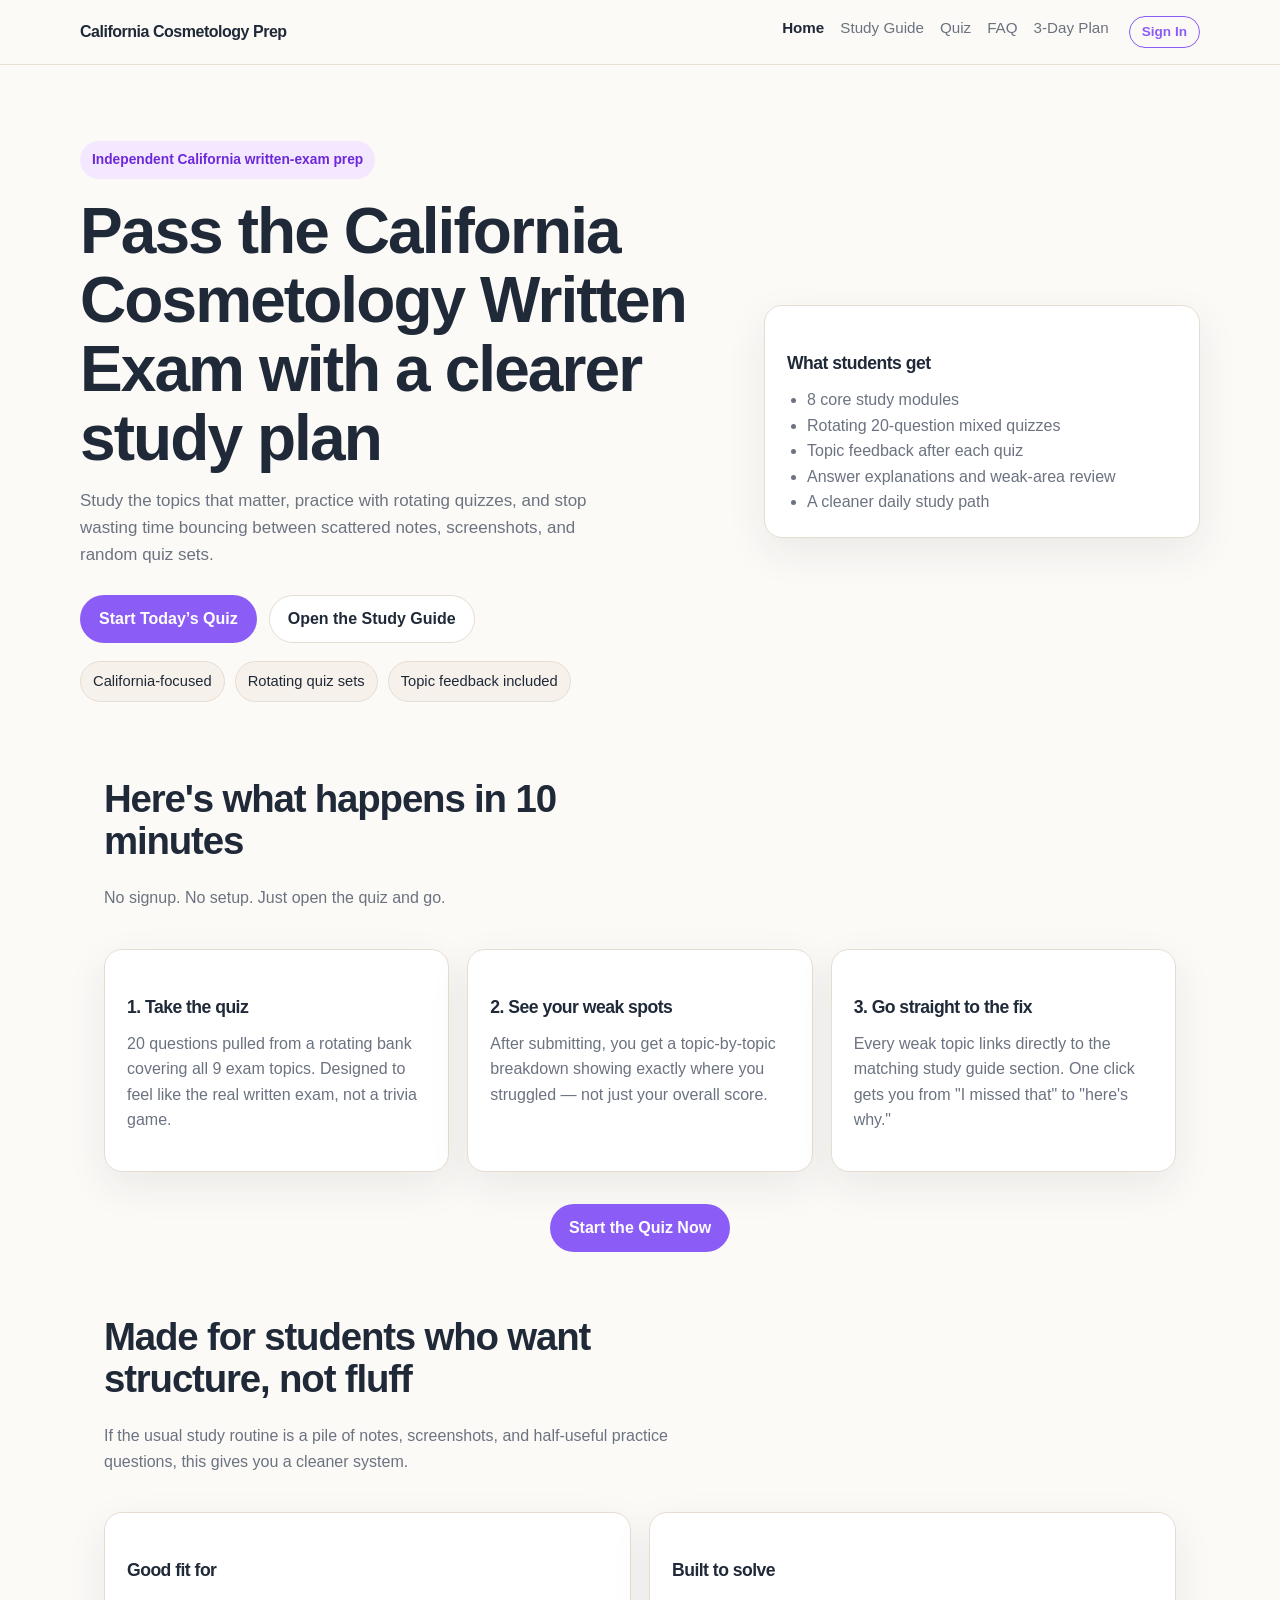
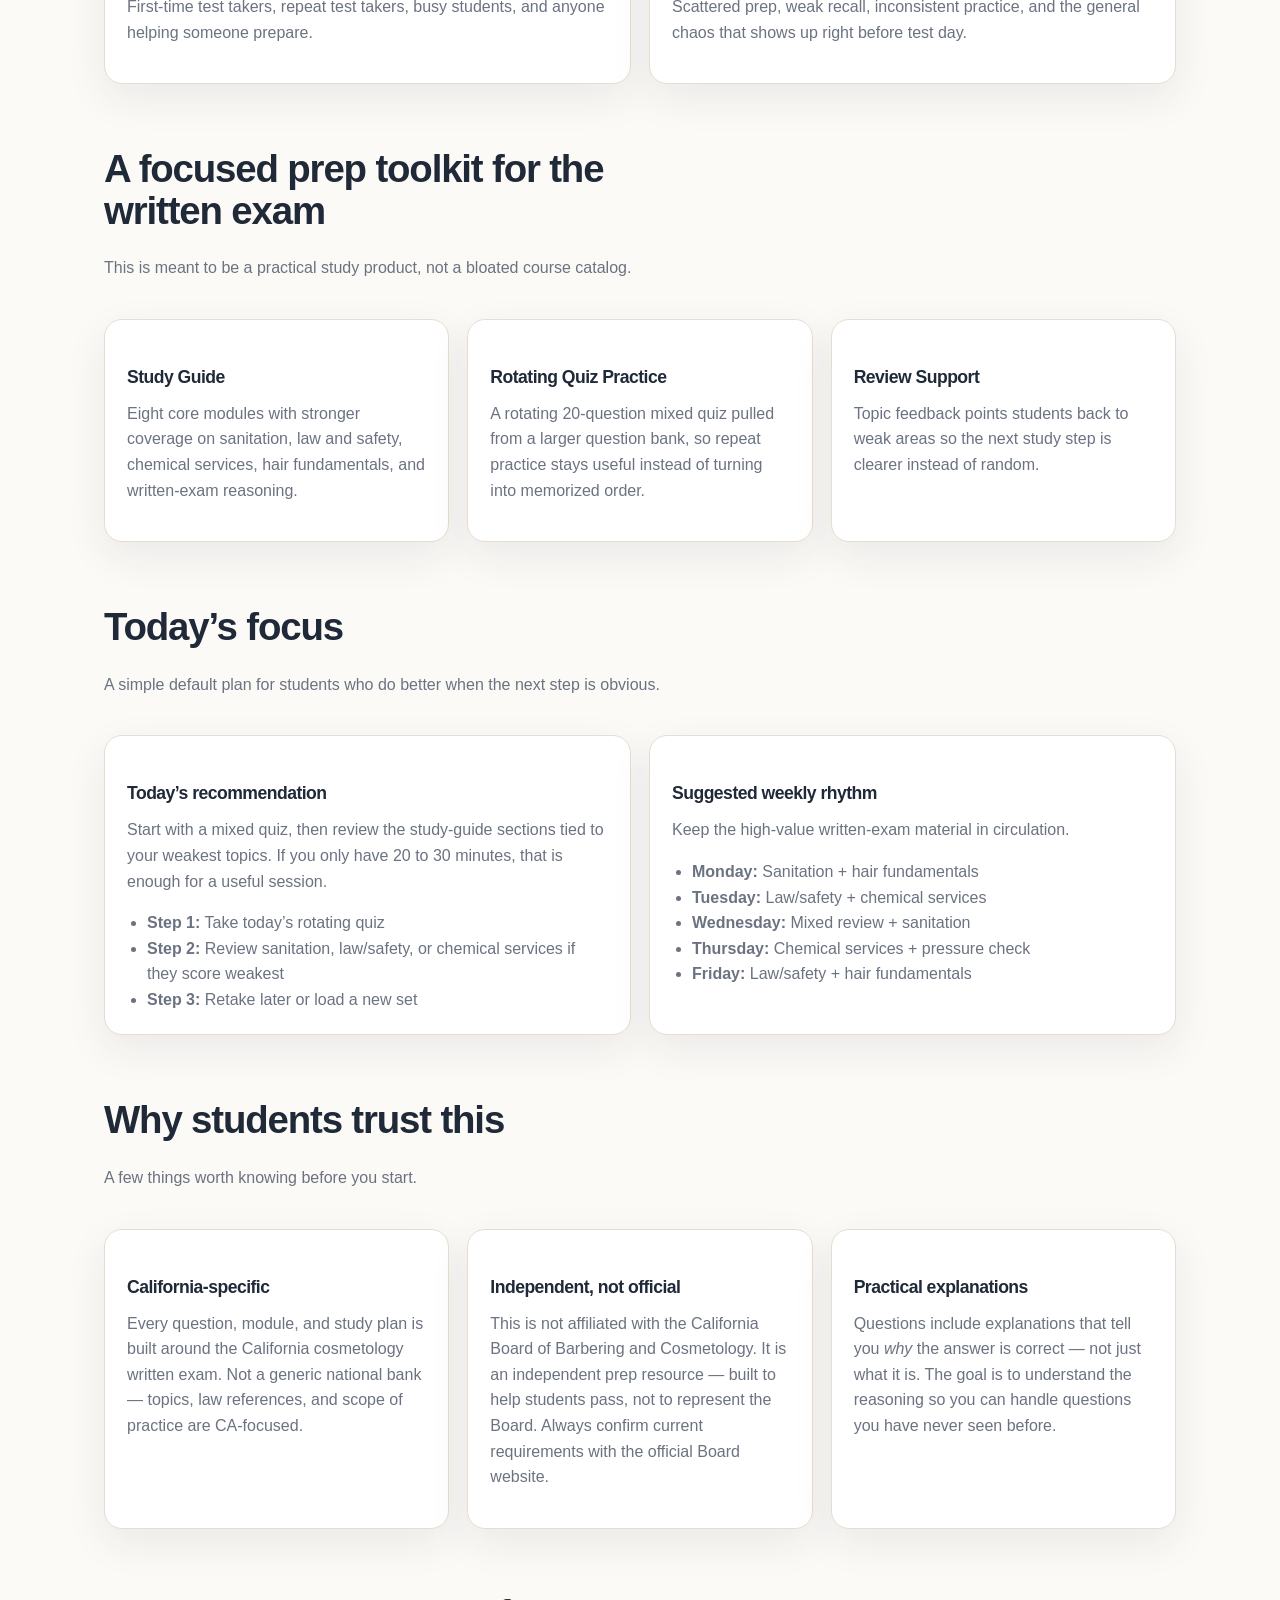
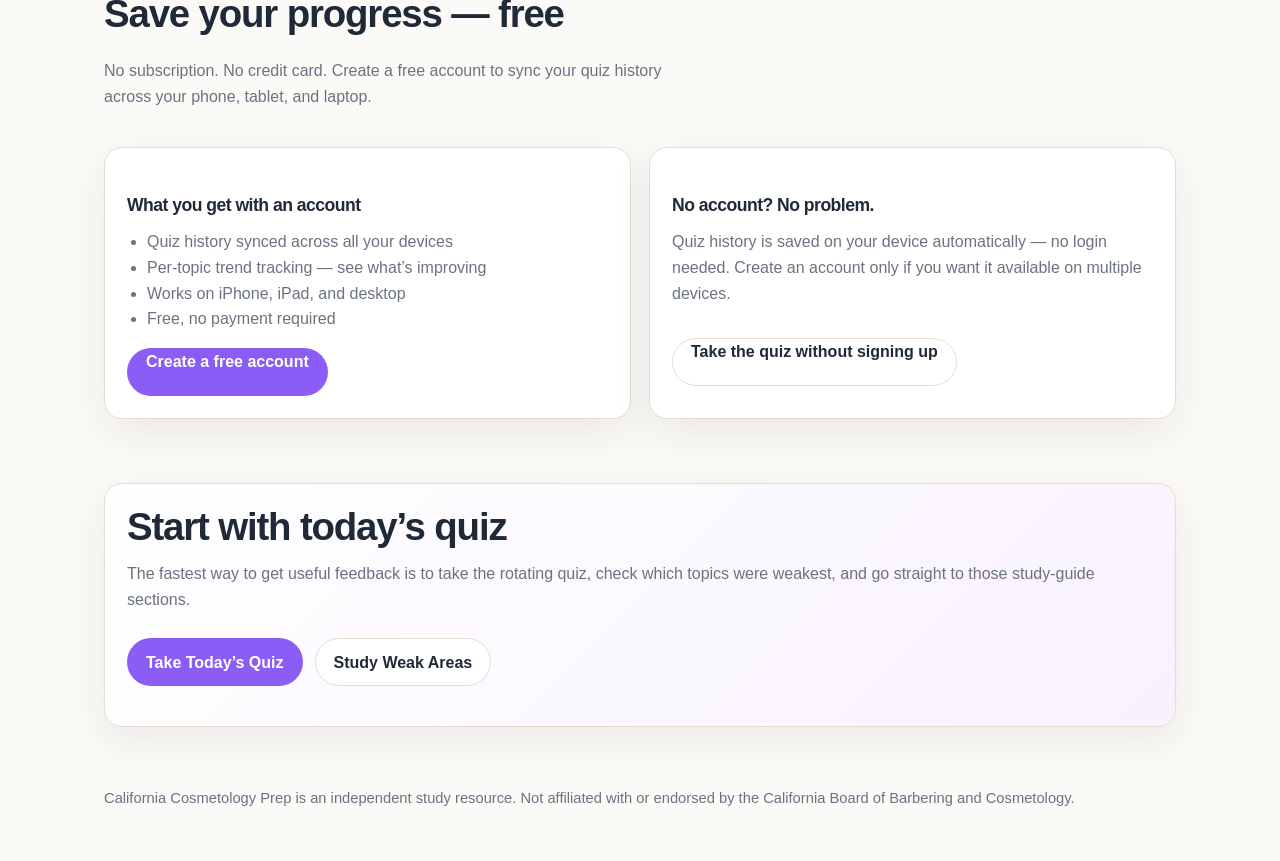
==== commit 81386209: "Add Sign In / account link to nav on all pages - All pages: 'Sign In' pill button in nav linking to " ====
--- a/docs/index.html
+++ b/docs/index.html
@@ -17,6 +17,7 @@
         <a href="quiz.html">Quiz</a>
         <a href="faq.html">FAQ</a>
         <a href="cram-plan.html">3-Day Plan</a>
+        <a href="login.html" class="nav-auth-link">Sign In</a>
       </nav>
     </div>
   </header>
--- a/docs/styles.css
+++ b/docs/styles.css
@@ -421,6 +421,20 @@
 .confidence-btn.selected[data-confidence="unsure"] { background: #fef9c3; border-color: #fde047; }
 .confidence-btn.selected[data-confidence="guess"]  { background: #fee2e2; border-color: #fca5a5; }
 
+/* ── Nav auth link ── */
+.nav-auth-link {
+  margin-left: 0.25rem;
+  padding: 0.25rem 0.75rem !important;
+  border: 1px solid var(--primary) !important;
+  border-radius: 20px;
+  color: var(--primary) !important;
+  font-weight: 600;
+  font-size: 0.85rem;
+  white-space: nowrap;
+}
+.nav-auth-link:hover { background: var(--primary); color: #fff !important; }
+.nav-auth-link.active { background: var(--primary); color: #fff !important; }
+
 /* ── Email capture ── */
 .email-capture-card { background: var(--surface-soft); border: 1px solid var(--line); }
 .email-capture-inner { display: flex; flex-direction: column; gap: 0.75rem; }
